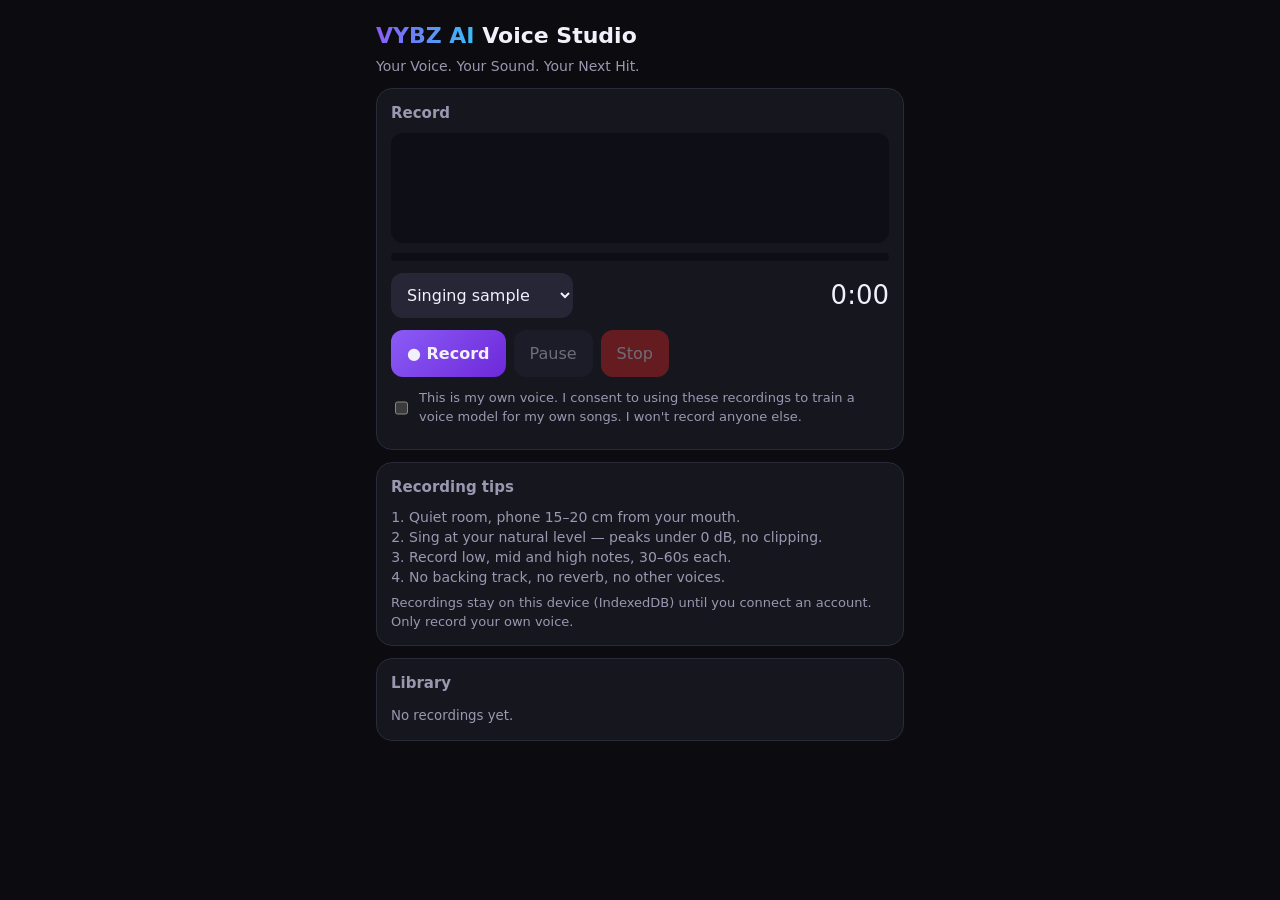
==== index.html @ 104e17c1 "Rename vybz-studio.html to index.html" ====
<!DOCTYPE html>
<html lang="en"><head>
<meta charset="utf-8">
<meta name="viewport" content="width=device-width, initial-scale=1, viewport-fit=cover">
<title>VYBZ AI — Voice Studio</title>
<style>
:root{--bg:#0b0b10;--card:#16161f;--line:#2a2a3a;--tx:#f2f0fa;--mut:#9a98b0;--v:#8b5cf6;--b:#38bdf8;--bad:#f87171;--ok:#4ade80;--warn:#fbbf24;
box-sizing:border-box;padding-top:env(safe-area-inset-top,0px);padding-bottom:env(safe-area-inset-bottom,0px)}
*{box-sizing:border-box}html{color-scheme:dark}
body{margin:0;background:var(--bg);color:var(--tx);font:16px/1.45 system-ui,-apple-system,"Segoe UI",Roboto,sans-serif}
main{max-width:560px;margin:0 auto;padding:16px}
h1{font-size:22px;margin:4px 0}h2{font-size:15px;margin:0 0 8px;color:var(--mut);font-weight:600}
.tag{background:linear-gradient(90deg,var(--v),var(--b));-webkit-background-clip:text;background-clip:text;color:transparent;font-weight:700}
.card{background:var(--card);border:1px solid var(--line);border-radius:16px;padding:14px;margin:12px 0}
canvas{width:100%;height:110px;background:#0e0e16;border-radius:12px;display:block}
.meter{height:8px;background:#0e0e16;border-radius:6px;margin-top:10px;overflow:hidden}
.meter i{display:block;height:100%;width:0;background:linear-gradient(90deg,var(--ok),var(--warn),var(--bad));transition:width .05s}
.row{display:flex;gap:8px;flex-wrap:wrap;margin-top:12px;align-items:center}
button{font:inherit;border:0;border-radius:12px;padding:12px 16px;background:#262636;color:var(--tx);min-height:44px}
button.p{background:linear-gradient(135deg,var(--v),#6d28d9);font-weight:600}
button.r{background:#dc2626}button:disabled{opacity:.4}
.t{font-variant-numeric:tabular-nums;font-size:26px;margin-left:auto}
.q{display:grid;grid-template-columns:1fr 1fr;gap:6px;font-size:14px;margin-top:8px}
.q b{display:block;font-size:12px;color:var(--mut);font-weight:500}
.score{font-size:34px;font-weight:700}
.item{display:flex;gap:8px;align-items:center;border-top:1px solid var(--line);padding:10px 0}
.item:first-child{border-top:0}.item div{flex:1;min-width:0}.item small{color:var(--mut)}
audio{width:100%;margin-top:8px}
ol{padding-left:18px;margin:6px 0;color:var(--mut);font-size:14px}
select{font:inherit;background:#262636;color:var(--tx);border:0;border-radius:12px;padding:12px}
.msg{color:var(--warn);font-size:14px;margin-top:8px}
</style></head><body><main>
<h1><span class="tag">VYBZ AI</span> Voice Studio</h1>
<div style="color:var(--mut);font-size:14px">Your Voice. Your Sound. Your Next Hit.</div>

<div class="card">
  <h2>Record</h2>
  <canvas id="wave" width="600" height="220"></canvas>
  <div class="meter"><i id="lvl"></i></div>
  <div class="row">
    <select id="kind"><option value="singing">Singing sample</option><option value="speaking">Speaking sample</option></select>
    <span class="t" id="time">0:00</span>
  </div>
  <div class="row">
    <button class="p" id="rec">● Record</button>
    <button id="pause" disabled>Pause</button>
    <button class="r" id="stop" disabled>Stop</button>
  </div>
  <label style="display:flex;gap:8px;font-size:13px;color:var(--mut);margin-top:12px"><input type="checkbox" id="consent"><span>This is my own voice. I consent to using these recordings to train a voice model for my own songs. I won't record anyone else.</span></label>
  <div class="msg" id="msg"></div>
</div>

<div class="card" id="review" hidden>
  <h2>Quality check</h2>
  <audio id="player" controls></audio>
  <div class="row"><div class="score" id="score">–</div><div id="verdict" style="color:var(--mut)"></div></div>
  <div class="q" id="stats"></div>
  <div class="row"><button class="p" id="save">Save to library</button><button id="retake">Retake</button></div>
</div>

<div class="card">
  <h2>Recording tips</h2>
  <ol><li>Quiet room, phone 15–20 cm from your mouth.</li><li>Sing at your natural level — peaks under 0 dB, no clipping.</li><li>Record low, mid and high notes, 30–60s each.</li><li>No backing track, no reverb, no other voices.</li></ol>
  <div style="font-size:13px;color:var(--mut)">Recordings stay on this device (IndexedDB) until you connect an account. Only record your own voice.</div>
</div>

<div class="card"><h2>Library</h2><div id="lib"><small style="color:var(--mut)">No recordings yet.</small></div></div>
</main>
<script>
const $=id=>document.getElementById(id);
let stream,mr,chunks=[],ac,an,raf,t0=0,acc=0,paused=false,timer,blob,metrics;
const cv=$('wave'),cx=cv.getContext('2d');
const fmt=s=>Math.floor(s/60)+':'+String(Math.floor(s%60)).padStart(2,'0');
const db=x=>20*Math.log10(Math.max(x,1e-6));
const say=m=>$('msg').textContent=m||'';

function draw(){
  const d=new Uint8Array(an.fftSize);an.getByteTimeDomainData(d);
  cx.clearRect(0,0,cv.width,cv.height);
  const g=cx.createLinearGradient(0,0,cv.width,0);g.addColorStop(0,'#8b5cf6');g.addColorStop(1,'#38bdf8');
  cx.strokeStyle=g;cx.lineWidth=3;cx.beginPath();
  let pk=0;
  for(let i=0;i<d.length;i++){const v=(d[i]-128)/128;pk=Math.max(pk,Math.abs(v));
    const x=i/d.length*cv.width,y=cv.height/2+v*cv.height/2*.95;i?cx.lineTo(x,y):cx.moveTo(x,y);}
  cx.stroke();
  $('lvl').style.width=Math.min(100,pk*100)+'%';
  if(!paused)$('time').textContent=fmt(acc+(performance.now()-t0)/1000);
  raf=requestAnimationFrame(draw);
}
$('rec').onclick=async()=>{
  say('');
  if(!$('consent').checked){say('Please confirm the voice consent box first.');return;}
  if(!navigator.mediaDevices?.getUserMedia){say('Microphone recording is not supported in this browser (HTTPS required).');return;}
  try{stream=await navigator.mediaDevices.getUserMedia({audio:{echoCancellation:false,noiseSuppression:false,autoGainControl:false}});}
  catch(e){say(e.name==='NotAllowedError'?'Microphone permission denied. Enable it in your browser site settings.':'Could not open microphone: '+e.message);return;}
  ac=new (window.AudioContext||window.webkitAudioContext)();
  const src=ac.createMediaStreamSource(stream);an=ac.createAnalyser();an.fftSize=1024;src.connect(an);
  chunks=[];mr=new MediaRecorder(stream);
  mr.ondataavailable=e=>e.data.size&&chunks.push(e.data);
  mr.onstop=finish;mr.start();
  acc=0;t0=performance.now();paused=false;draw();
  $('rec').disabled=true;$('pause').disabled=false;$('stop').disabled=false;$('review').hidden=true;
};
$('pause').onclick=()=>{
  if(!paused){mr.pause();acc+=(performance.now()-t0)/1000;paused=true;$('pause').textContent='Resume';}
  else{mr.resume();t0=performance.now();paused=false;$('pause').textContent='Pause';}
};
$('stop').onclick=()=>{if(mr.state!=='inactive')mr.stop();};
async function finish(){
  cancelAnimationFrame(raf);stream.getTracks().forEach(t=>t.stop());ac.close();
  $('rec').disabled=false;$('pause').disabled=true;$('stop').disabled=true;$('pause').textContent='Pause';
  blob=new Blob(chunks,{type:mr.mimeType});$('player').src=URL.createObjectURL(blob);
  await analyze(blob);$('review').hidden=false;$('review').scrollIntoView({behavior:'smooth'});
}
async function analyze(b){
  const ctx=new (window.AudioContext||window.webkitAudioContext)();
  let buf;try{buf=await ctx.decodeAudioData(await b.arrayBuffer());}catch(e){say('Could not decode recording.');ctx.close();return;}
  const x=buf.getChannelData(0),sr=buf.sampleRate,dur=buf.duration,N=Math.floor(sr*.05);
  let peak=0,clip=0;const rms=[];
  for(let i=0;i<x.length;i++){const a=Math.abs(x[i]);if(a>peak)peak=a;if(a>=.99)clip++;}
  for(let i=0;i+N<=x.length;i+=N){let s=0;for(let j=0;j<N;j++)s+=x[i+j]**2;rms.push(Math.sqrt(s/N));}
  const sorted=[...rms].sort((a,b)=>a-b);
  const floor=sorted[Math.floor(sorted.length*.1)]||0,sig=sorted[Math.floor(sorted.length*.9)]||0;
  const snr=db(sig)-db(floor),clipPct=clip/x.length*100,loud=rms.filter(r=>r>floor*3+.005).length/rms.length;
  let s=100;const notes=[];
  if(dur<10){s-=25;notes.push('Too short (aim for 30s+)');}
  if(clipPct>.1){s-=30;notes.push('Clipping — move back or sing softer');}
  if(db(floor)>-45){s-=20;notes.push('Noisy background');}
  if(snr<20){s-=15;notes.push('Low signal-to-noise');}
  if(db(peak)<-24){s-=15;notes.push('Too quiet');}
  if(sr<32000){s-=10;notes.push('Low sample rate');}
  if(loud<.3){s-=10;notes.push('Mostly silence');}
  s=Math.max(0,s);metrics={dur,sr,peak:db(peak),floor:db(floor),clipPct,snr,score:s};
  $('score').textContent=s;$('score').style.color=s>=75?'var(--ok)':s>=50?'var(--warn)':'var(--bad)';
  $('verdict').textContent=notes.length?notes.join(' · '):'Good training-quality sample';
  const st=[['Duration',fmt(dur)],['Sample rate',(sr/1000).toFixed(1)+' kHz'],['Peak',db(peak).toFixed(1)+' dB'],
    ['Noise floor',db(floor).toFixed(1)+' dB'],['Clipping',clipPct.toFixed(2)+'%'],['SNR',snr.toFixed(0)+' dB']];
  $('stats').innerHTML=st.map(([k,v])=>`<div><b>${k}</b>${v}</div>`).join('');
  ctx.close();
}
$('retake').onclick=()=>{$('review').hidden=true;blob=null;$('time').textContent='0:00';};
// IndexedDB library
const open=()=>new Promise((res,rej)=>{const r=indexedDB.open('vybz',1);r.onupgradeneeded=()=>r.result.createObjectStore('rec',{keyPath:'id'});r.onsuccess=()=>res(r.result);r.onerror=()=>rej(r.error);});
const tx=async(m,f)=>{const d=await open();return new Promise((res,rej)=>{const t=d.transaction('rec',m),q=f(t.objectStore('rec'));t.oncomplete=()=>res(q.result);t.onerror=()=>rej(t.error);});};
$('save').onclick=async()=>{
  if(!blob)return;
  try{await tx('readwrite',s=>s.put({id:crypto.randomUUID(),kind:$('kind').value,blob,m:metrics,at:Date.now()}));}
  catch(e){say('Could not save: '+e.message);return;}
  $('review').hidden=true;$('time').textContent='0:00';blob=null;load();
};
async function load(){
  let all=[];try{all=await tx('readonly',s=>s.getAll());}catch(e){return;}
  all.sort((a,b)=>b.at-a.at);
  $('lib').innerHTML=all.length?'':'<small style="color:var(--mut)">No recordings yet.</small>';
  for(const r of all){
    const el=document.createElement('div');el.className='item';
    el.innerHTML=`<div><b>${r.kind==='singing'?'Singing':'Speaking'} · ${fmt(r.m.dur)}</b><br><small>Quality ${r.m.score} · ${new Date(r.at).toLocaleDateString()}</small><audio controls></audio></div><button class="dl">Save file</button><button class="del">Delete</button>`;
    el.querySelector('audio').src=URL.createObjectURL(r.blob);
    el.querySelector('.dl').onclick=()=>{const a=document.createElement('a');a.href=URL.createObjectURL(r.blob);a.download='vybz-voice-'+r.kind+'-'+r.id.slice(0,6)+(r.blob.type.includes('mp4')?'.m4a':'.webm');a.click();};
    el.querySelector('.del').onclick=async()=>{await tx('readwrite',s=>s.delete(r.id));load();};
    $('lib').appendChild(el);
  }
}
load();
</script></body></html>
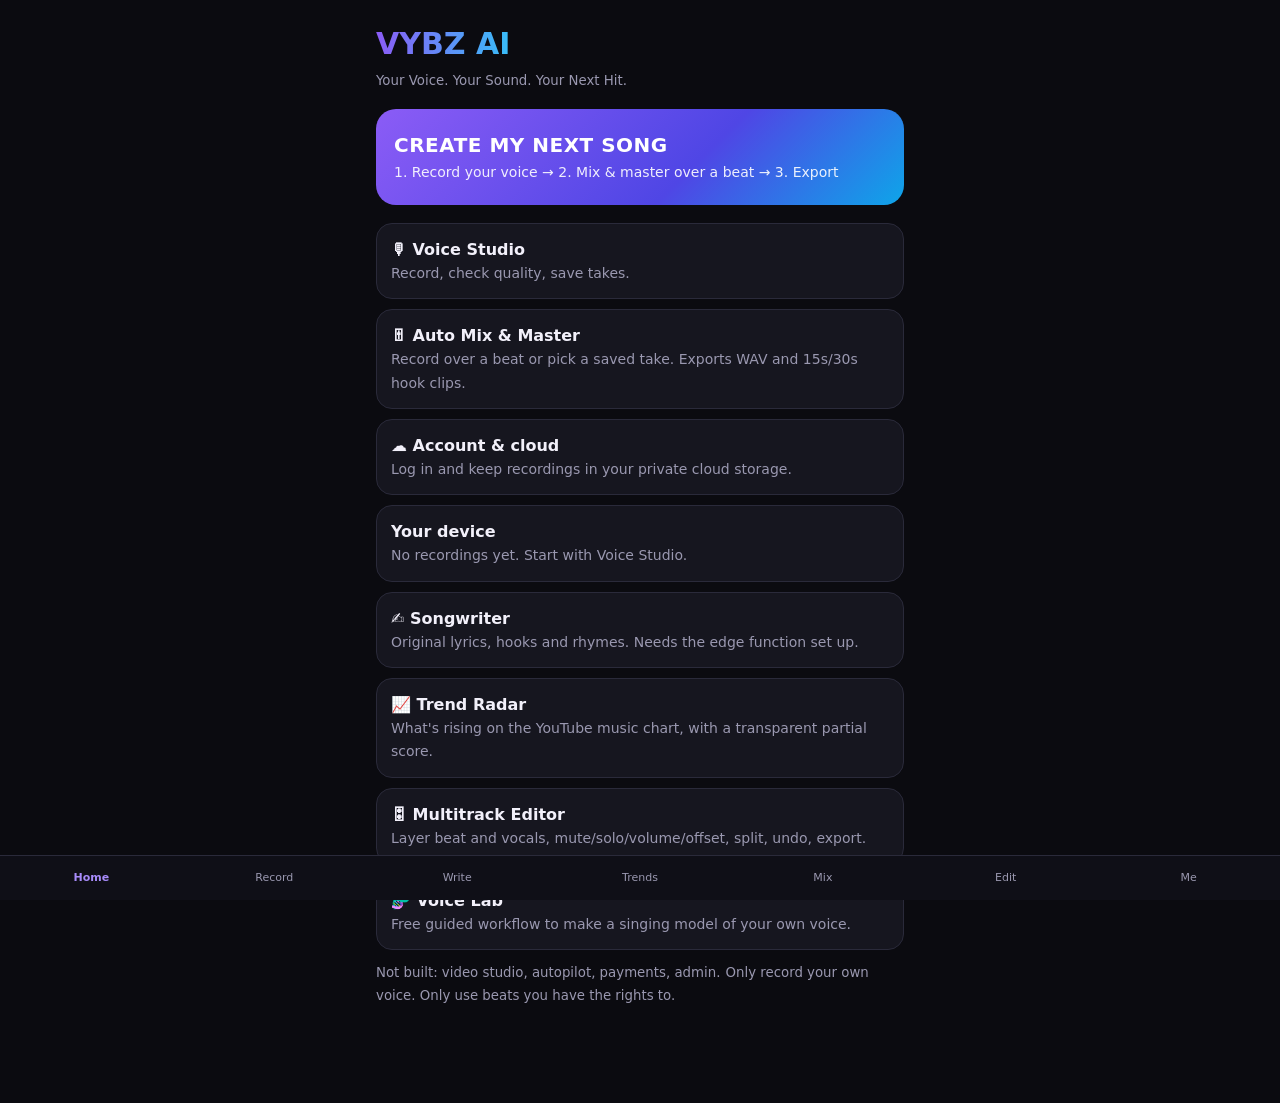
==== commit 921f068e: "Add files via upload" ====
--- a/index.html
+++ b/index.html
@@ -2,164 +2,45 @@
 <html lang="en"><head>
 <meta charset="utf-8">
 <meta name="viewport" content="width=device-width, initial-scale=1, viewport-fit=cover">
-<title>VYBZ AI — Voice Studio</title>
+<title>VYBZ AI</title>
 <style>
-:root{--bg:#0b0b10;--card:#16161f;--line:#2a2a3a;--tx:#f2f0fa;--mut:#9a98b0;--v:#8b5cf6;--b:#38bdf8;--bad:#f87171;--ok:#4ade80;--warn:#fbbf24;
+:root{--bg:#0b0b10;--card:#16161f;--line:#2a2a3a;--tx:#f2f0fa;--mut:#9a98b0;--v:#8b5cf6;--b:#38bdf8;
 box-sizing:border-box;padding-top:env(safe-area-inset-top,0px);padding-bottom:env(safe-area-inset-bottom,0px)}
 *{box-sizing:border-box}html{color-scheme:dark}
 body{margin:0;background:var(--bg);color:var(--tx);font:16px/1.45 system-ui,-apple-system,"Segoe UI",Roboto,sans-serif}
-main{max-width:560px;margin:0 auto;padding:16px}
-h1{font-size:22px;margin:4px 0}h2{font-size:15px;margin:0 0 8px;color:var(--mut);font-weight:600}
-.tag{background:linear-gradient(90deg,var(--v),var(--b));-webkit-background-clip:text;background-clip:text;color:transparent;font-weight:700}
-.card{background:var(--card);border:1px solid var(--line);border-radius:16px;padding:14px;margin:12px 0}
-canvas{width:100%;height:110px;background:#0e0e16;border-radius:12px;display:block}
-.meter{height:8px;background:#0e0e16;border-radius:6px;margin-top:10px;overflow:hidden}
-.meter i{display:block;height:100%;width:0;background:linear-gradient(90deg,var(--ok),var(--warn),var(--bad));transition:width .05s}
-.row{display:flex;gap:8px;flex-wrap:wrap;margin-top:12px;align-items:center}
-button{font:inherit;border:0;border-radius:12px;padding:12px 16px;background:#262636;color:var(--tx);min-height:44px}
-button.p{background:linear-gradient(135deg,var(--v),#6d28d9);font-weight:600}
-button.r{background:#dc2626}button:disabled{opacity:.4}
-.t{font-variant-numeric:tabular-nums;font-size:26px;margin-left:auto}
-.q{display:grid;grid-template-columns:1fr 1fr;gap:6px;font-size:14px;margin-top:8px}
-.q b{display:block;font-size:12px;color:var(--mut);font-weight:500}
-.score{font-size:34px;font-weight:700}
-.item{display:flex;gap:8px;align-items:center;border-top:1px solid var(--line);padding:10px 0}
-.item:first-child{border-top:0}.item div{flex:1;min-width:0}.item small{color:var(--mut)}
-audio{width:100%;margin-top:8px}
-ol{padding-left:18px;margin:6px 0;color:var(--mut);font-size:14px}
-select{font:inherit;background:#262636;color:var(--tx);border:0;border-radius:12px;padding:12px}
-.msg{color:var(--warn);font-size:14px;margin-top:8px}
+main{max-width:560px;margin:0 auto;padding:16px 16px 96px}
+h1{font-size:30px;margin:6px 0 2px}.tag{background:linear-gradient(90deg,var(--v),var(--b));-webkit-background-clip:text;background-clip:text;color:transparent;font-weight:800}
+small,.mut{color:var(--mut)}
+.hero{display:block;text-decoration:none;color:#fff;background:linear-gradient(135deg,#8b5cf6,#4f46e5 60%,#0ea5e9);border-radius:20px;padding:22px 18px;margin:18px 0}
+.hero b{display:block;font-size:20px;letter-spacing:.5px}.hero span{font-size:14px;opacity:.9}
+.card{display:block;text-decoration:none;color:var(--tx);background:var(--card);border:1px solid var(--line);border-radius:16px;padding:14px;margin:10px 0}
+.card b{display:block}.card span{color:var(--mut);font-size:14px}
+.soon{opacity:.75}ul{margin:6px 0 0;padding-left:18px;color:var(--mut);font-size:14px}
+nav{position:fixed;left:0;right:0;bottom:0;display:flex;background:#0f0f17;border-top:1px solid #2a2a3a;padding-bottom:env(safe-area-inset-bottom,0px);z-index:9}
+nav a{flex:1;text-align:center;padding:14px 4px;color:#9a98b0;text-decoration:none;font-size:13px}nav a.on{color:#a78bfa;font-weight:700}
 </style></head><body><main>
-<h1><span class="tag">VYBZ AI</span> Voice Studio</h1>
-<div style="color:var(--mut);font-size:14px">Your Voice. Your Sound. Your Next Hit.</div>
+<h1><span class="tag">VYBZ AI</span></h1>
+<small>Your Voice. Your Sound. Your Next Hit.</small>
 
-<div class="card">
-  <h2>Record</h2>
-  <canvas id="wave" width="600" height="220"></canvas>
-  <div class="meter"><i id="lvl"></i></div>
-  <div class="row">
-    <select id="kind"><option value="singing">Singing sample</option><option value="speaking">Speaking sample</option></select>
-    <span class="t" id="time">0:00</span>
-  </div>
-  <div class="row">
-    <button class="p" id="rec">● Record</button>
-    <button id="pause" disabled>Pause</button>
-    <button class="r" id="stop" disabled>Stop</button>
-  </div>
-  <label style="display:flex;gap:8px;font-size:13px;color:var(--mut);margin-top:12px"><input type="checkbox" id="consent"><span>This is my own voice. I consent to using these recordings to train a voice model for my own songs. I won't record anyone else.</span></label>
-  <div class="msg" id="msg"></div>
-</div>
+<a class="hero" href="studio.html"><b>CREATE MY NEXT SONG</b><span>1. Record your voice &rarr; 2. Mix &amp; master over a beat &rarr; 3. Export</span></a>
 
-<div class="card" id="review" hidden>
-  <h2>Quality check</h2>
-  <audio id="player" controls></audio>
-  <div class="row"><div class="score" id="score">–</div><div id="verdict" style="color:var(--mut)"></div></div>
-  <div class="q" id="stats"></div>
-  <div class="row"><button class="p" id="save">Save to library</button><button id="retake">Retake</button></div>
-</div>
+<a class="card" href="studio.html"><b>🎙 Voice Studio</b><span>Record, check quality, save takes.</span></a>
+<a class="card" href="master.html"><b>🎚 Auto Mix &amp; Master</b><span>Record over a beat or pick a saved take. Exports WAV and 15s/30s hook clips.</span></a>
+<a class="card" href="account.html"><b>☁ Account &amp; cloud</b><span>Log in and keep recordings in your private cloud storage.</span></a>
+<div class="card"><b>Your device</b><span id="count">Checking saved recordings…</span></div>
 
-<div class="card">
-  <h2>Recording tips</h2>
-  <ol><li>Quiet room, phone 15–20 cm from your mouth.</li><li>Sing at your natural level — peaks under 0 dB, no clipping.</li><li>Record low, mid and high notes, 30–60s each.</li><li>No backing track, no reverb, no other voices.</li></ol>
-  <div style="font-size:13px;color:var(--mut)">Recordings stay on this device (IndexedDB) until you connect an account. Only record your own voice.</div>
-</div>
-
-<div class="card"><h2>Library</h2><div id="lib"><small style="color:var(--mut)">No recordings yet.</small></div></div>
+<a class="card" href="songwriter.html"><b>✍ Songwriter</b><span>Original lyrics, hooks and rhymes. Needs the edge function set up.</span></a>
+<a class="card" href="trends.html"><b>📈 Trend Radar</b><span>What's rising on the YouTube music chart, with a transparent partial score.</span></a>
+<a class="card" href="editor.html"><b>🎛 Multitrack Editor</b><span>Layer beat and vocals, mute/solo/volume/offset, split, undo, export.</span></a>
+<a class="card" href="voice.html"><b>🧬 Voice Lab</b><span>Free guided workflow to make a singing model of your own voice.</span></a>
+<small>Not built: video studio, autopilot, payments, admin.</small>
+<small>Only record your own voice. Only use beats you have the rights to.</small>
 </main>
+<script src="nav.js"></script>
 <script>
-const $=id=>document.getElementById(id);
-let stream,mr,chunks=[],ac,an,raf,t0=0,acc=0,paused=false,timer,blob,metrics;
-const cv=$('wave'),cx=cv.getContext('2d');
-const fmt=s=>Math.floor(s/60)+':'+String(Math.floor(s%60)).padStart(2,'0');
-const db=x=>20*Math.log10(Math.max(x,1e-6));
-const say=m=>$('msg').textContent=m||'';
-
-function draw(){
-  const d=new Uint8Array(an.fftSize);an.getByteTimeDomainData(d);
-  cx.clearRect(0,0,cv.width,cv.height);
-  const g=cx.createLinearGradient(0,0,cv.width,0);g.addColorStop(0,'#8b5cf6');g.addColorStop(1,'#38bdf8');
-  cx.strokeStyle=g;cx.lineWidth=3;cx.beginPath();
-  let pk=0;
-  for(let i=0;i<d.length;i++){const v=(d[i]-128)/128;pk=Math.max(pk,Math.abs(v));
-    const x=i/d.length*cv.width,y=cv.height/2+v*cv.height/2*.95;i?cx.lineTo(x,y):cx.moveTo(x,y);}
-  cx.stroke();
-  $('lvl').style.width=Math.min(100,pk*100)+'%';
-  if(!paused)$('time').textContent=fmt(acc+(performance.now()-t0)/1000);
-  raf=requestAnimationFrame(draw);
-}
-$('rec').onclick=async()=>{
-  say('');
-  if(!$('consent').checked){say('Please confirm the voice consent box first.');return;}
-  if(!navigator.mediaDevices?.getUserMedia){say('Microphone recording is not supported in this browser (HTTPS required).');return;}
-  try{stream=await navigator.mediaDevices.getUserMedia({audio:{echoCancellation:false,noiseSuppression:false,autoGainControl:false}});}
-  catch(e){say(e.name==='NotAllowedError'?'Microphone permission denied. Enable it in your browser site settings.':'Could not open microphone: '+e.message);return;}
-  ac=new (window.AudioContext||window.webkitAudioContext)();
-  const src=ac.createMediaStreamSource(stream);an=ac.createAnalyser();an.fftSize=1024;src.connect(an);
-  chunks=[];mr=new MediaRecorder(stream);
-  mr.ondataavailable=e=>e.data.size&&chunks.push(e.data);
-  mr.onstop=finish;mr.start();
-  acc=0;t0=performance.now();paused=false;draw();
-  $('rec').disabled=true;$('pause').disabled=false;$('stop').disabled=false;$('review').hidden=true;
-};
-$('pause').onclick=()=>{
-  if(!paused){mr.pause();acc+=(performance.now()-t0)/1000;paused=true;$('pause').textContent='Resume';}
-  else{mr.resume();t0=performance.now();paused=false;$('pause').textContent='Pause';}
-};
-$('stop').onclick=()=>{if(mr.state!=='inactive')mr.stop();};
-async function finish(){
-  cancelAnimationFrame(raf);stream.getTracks().forEach(t=>t.stop());ac.close();
-  $('rec').disabled=false;$('pause').disabled=true;$('stop').disabled=true;$('pause').textContent='Pause';
-  blob=new Blob(chunks,{type:mr.mimeType});$('player').src=URL.createObjectURL(blob);
-  await analyze(blob);$('review').hidden=false;$('review').scrollIntoView({behavior:'smooth'});
-}
-async function analyze(b){
-  const ctx=new (window.AudioContext||window.webkitAudioContext)();
-  let buf;try{buf=await ctx.decodeAudioData(await b.arrayBuffer());}catch(e){say('Could not decode recording.');ctx.close();return;}
-  const x=buf.getChannelData(0),sr=buf.sampleRate,dur=buf.duration,N=Math.floor(sr*.05);
-  let peak=0,clip=0;const rms=[];
-  for(let i=0;i<x.length;i++){const a=Math.abs(x[i]);if(a>peak)peak=a;if(a>=.99)clip++;}
-  for(let i=0;i+N<=x.length;i+=N){let s=0;for(let j=0;j<N;j++)s+=x[i+j]**2;rms.push(Math.sqrt(s/N));}
-  const sorted=[...rms].sort((a,b)=>a-b);
-  const floor=sorted[Math.floor(sorted.length*.1)]||0,sig=sorted[Math.floor(sorted.length*.9)]||0;
-  const snr=db(sig)-db(floor),clipPct=clip/x.length*100,loud=rms.filter(r=>r>floor*3+.005).length/rms.length;
-  let s=100;const notes=[];
-  if(dur<10){s-=25;notes.push('Too short (aim for 30s+)');}
-  if(clipPct>.1){s-=30;notes.push('Clipping — move back or sing softer');}
-  if(db(floor)>-45){s-=20;notes.push('Noisy background');}
-  if(snr<20){s-=15;notes.push('Low signal-to-noise');}
-  if(db(peak)<-24){s-=15;notes.push('Too quiet');}
-  if(sr<32000){s-=10;notes.push('Low sample rate');}
-  if(loud<.3){s-=10;notes.push('Mostly silence');}
-  s=Math.max(0,s);metrics={dur,sr,peak:db(peak),floor:db(floor),clipPct,snr,score:s};
-  $('score').textContent=s;$('score').style.color=s>=75?'var(--ok)':s>=50?'var(--warn)':'var(--bad)';
-  $('verdict').textContent=notes.length?notes.join(' · '):'Good training-quality sample';
-  const st=[['Duration',fmt(dur)],['Sample rate',(sr/1000).toFixed(1)+' kHz'],['Peak',db(peak).toFixed(1)+' dB'],
-    ['Noise floor',db(floor).toFixed(1)+' dB'],['Clipping',clipPct.toFixed(2)+'%'],['SNR',snr.toFixed(0)+' dB']];
-  $('stats').innerHTML=st.map(([k,v])=>`<div><b>${k}</b>${v}</div>`).join('');
-  ctx.close();
-}
-$('retake').onclick=()=>{$('review').hidden=true;blob=null;$('time').textContent='0:00';};
-// IndexedDB library
-const open=()=>new Promise((res,rej)=>{const r=indexedDB.open('vybz',1);r.onupgradeneeded=()=>r.result.createObjectStore('rec',{keyPath:'id'});r.onsuccess=()=>res(r.result);r.onerror=()=>rej(r.error);});
-const tx=async(m,f)=>{const d=await open();return new Promise((res,rej)=>{const t=d.transaction('rec',m),q=f(t.objectStore('rec'));t.oncomplete=()=>res(q.result);t.onerror=()=>rej(t.error);});};
-$('save').onclick=async()=>{
-  if(!blob)return;
-  try{await tx('readwrite',s=>s.put({id:crypto.randomUUID(),kind:$('kind').value,blob,m:metrics,at:Date.now()}));}
-  catch(e){say('Could not save: '+e.message);return;}
-  $('review').hidden=true;$('time').textContent='0:00';blob=null;load();
-};
-async function load(){
-  let all=[];try{all=await tx('readonly',s=>s.getAll());}catch(e){return;}
-  all.sort((a,b)=>b.at-a.at);
-  $('lib').innerHTML=all.length?'':'<small style="color:var(--mut)">No recordings yet.</small>';
-  for(const r of all){
-    const el=document.createElement('div');el.className='item';
-    el.innerHTML=`<div><b>${r.kind==='singing'?'Singing':'Speaking'} · ${fmt(r.m.dur)}</b><br><small>Quality ${r.m.score} · ${new Date(r.at).toLocaleDateString()}</small><audio controls></audio></div><button class="dl">Save file</button><button class="del">Delete</button>`;
-    el.querySelector('audio').src=URL.createObjectURL(r.blob);
-    el.querySelector('.dl').onclick=()=>{const a=document.createElement('a');a.href=URL.createObjectURL(r.blob);a.download='vybz-voice-'+r.kind+'-'+r.id.slice(0,6)+(r.blob.type.includes('mp4')?'.m4a':'.webm');a.click();};
-    el.querySelector('.del').onclick=async()=>{await tx('readwrite',s=>s.delete(r.id));load();};
-    $('lib').appendChild(el);
-  }
-}
-load();
+(async()=>{try{
+  const d=await new Promise((res,rej)=>{const r=indexedDB.open('vybz',1);r.onupgradeneeded=()=>r.result.createObjectStore('rec',{keyPath:'id'});r.onsuccess=()=>res(r.result);r.onerror=()=>rej(r.error);});
+  const n=await new Promise((res,rej)=>{const q=d.transaction('rec','readonly').objectStore('rec').count();q.onsuccess=()=>res(q.result);q.onerror=()=>rej(q.error);});
+  document.getElementById('count').textContent=n?n+' saved recording'+(n>1?'s':'')+' ready to mix.':'No recordings yet. Start with Voice Studio.';
+}catch(e){document.getElementById('count').textContent='No recordings yet. Start with Voice Studio.';}})();
 </script></body></html>
